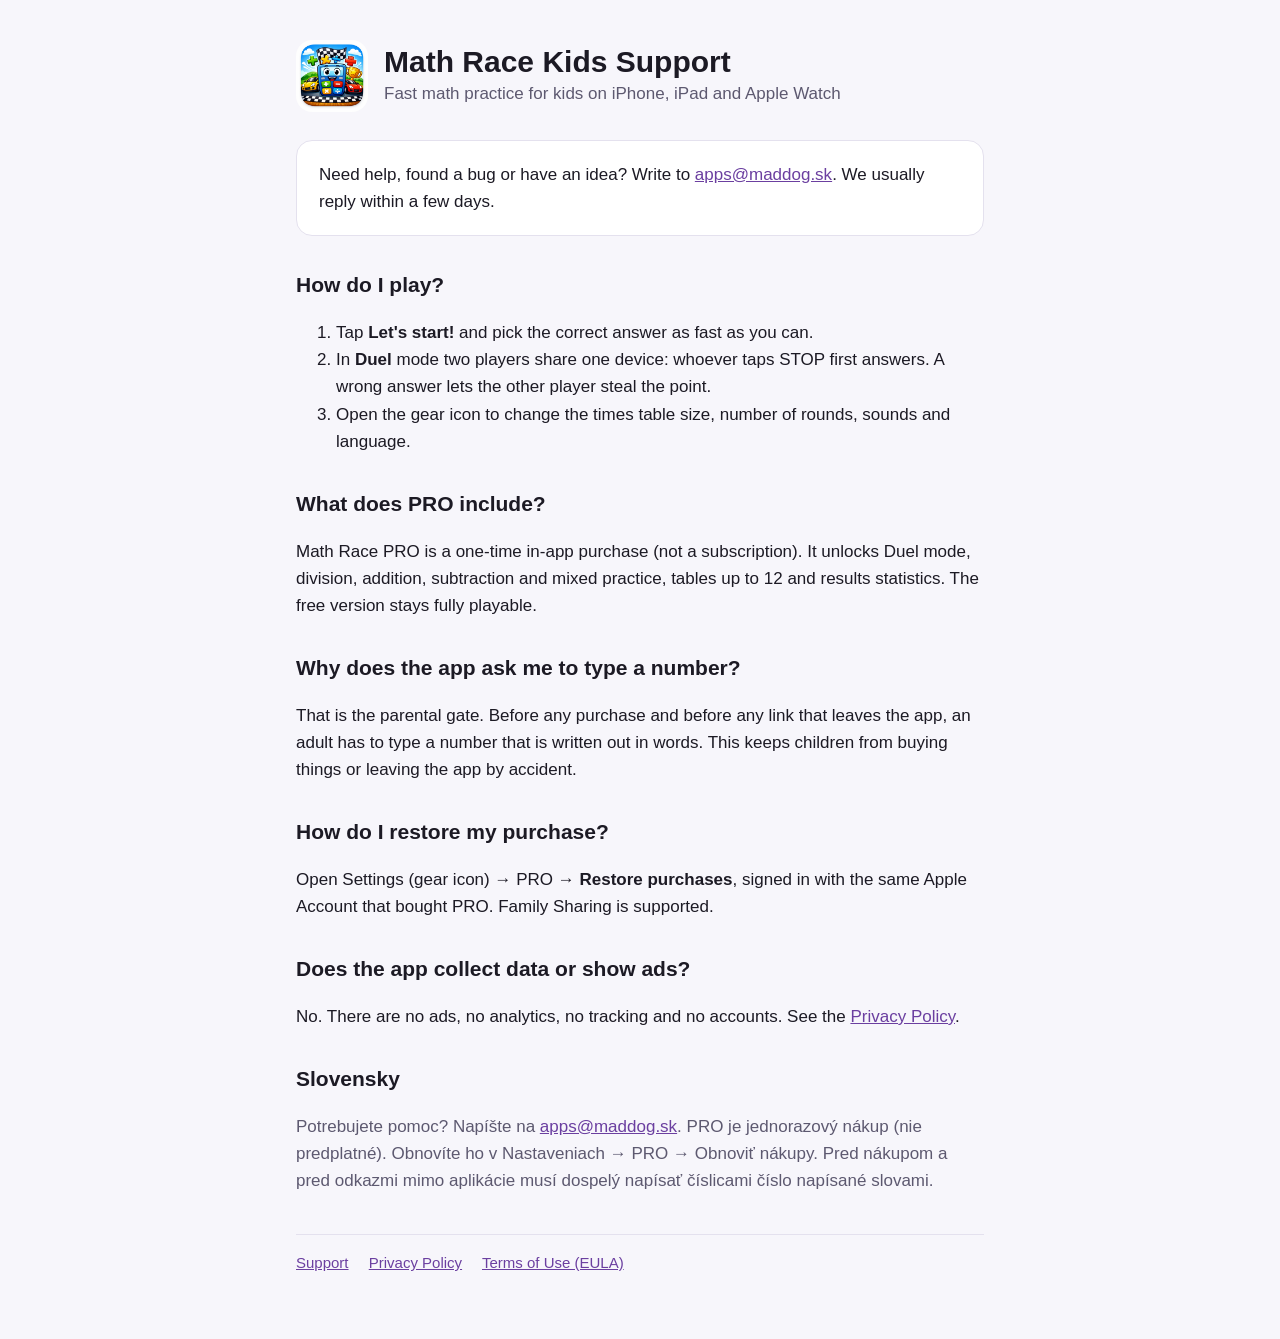
==== docs/index.html @ 9b863d4d "Fix App Store rejection of 1.0: parental gate, paywall info, support pages - Parental gate (number w" ====
<!doctype html>
<html lang="en">
<head>
  <meta charset="utf-8">
  <meta name="viewport" content="width=device-width, initial-scale=1">
  <title>Math Race Kids Support</title>
  <link rel="stylesheet" href="style.css">
</head>
<body>
<main>
  <header>
    <img src="icon.png" alt="Math Race Kids icon">
    <div>
      <h1>Math Race Kids Support</h1>
      <div class="muted">Fast math practice for kids on iPhone, iPad and Apple Watch</div>
    </div>
  </header>

  <div class="card">
    Need help, found a bug or have an idea? Write to <a href="mailto:apps@maddog.sk">apps@maddog.sk</a>.
    We usually reply within a few days.
  </div>

  <h2>How do I play?</h2>
  <ol>
    <li>Tap <strong>Let's start!</strong> and pick the correct answer as fast as you can.</li>
    <li>In <strong>Duel</strong> mode two players share one device: whoever taps STOP first answers.
      A wrong answer lets the other player steal the point.</li>
    <li>Open the gear icon to change the times table size, number of rounds, sounds and language.</li>
  </ol>

  <h2>What does PRO include?</h2>
  <p>
    Math Race PRO is a one-time in-app purchase (not a subscription). It unlocks Duel mode, division,
    addition, subtraction and mixed practice, tables up to 12 and results statistics.
    The free version stays fully playable.
  </p>

  <h2>Why does the app ask me to type a number?</h2>
  <p>
    That is the parental gate. Before any purchase and before any link that leaves the app, an adult
    has to type a number that is written out in words. This keeps children from buying things or
    leaving the app by accident.
  </p>

  <h2>How do I restore my purchase?</h2>
  <p>
    Open Settings (gear icon) → PRO → <strong>Restore purchases</strong>, signed in with the same Apple Account
    that bought PRO. Family Sharing is supported.
  </p>

  <h2>Does the app collect data or show ads?</h2>
  <p>No. There are no ads, no analytics, no tracking and no accounts. See the <a href="privacy.html">Privacy Policy</a>.</p>

  <h2>Slovensky</h2>
  <p class="muted">
    Potrebujete pomoc? Napíšte na <a href="mailto:apps@maddog.sk">apps@maddog.sk</a>.
    PRO je jednorazový nákup (nie predplatné). Obnovíte ho v Nastaveniach → PRO → Obnoviť nákupy.
    Pred nákupom a pred odkazmi mimo aplikácie musí dospelý napísať číslicami číslo napísané slovami.
  </p>

  <nav>
    <a href="index.html">Support</a>
    <a href="privacy.html">Privacy Policy</a>
    <a href="https://www.apple.com/legal/internet-services/itunes/dev/stdeula/">Terms of Use (EULA)</a>
  </nav>
</main>
</body>
</html>
---- docs/style.css ----
:root {
  --bg: #f7f6fb;
  --card: #ffffff;
  --text: #1c1a24;
  --muted: #5d5970;
  --accent: #6b3fa0;
  --line: #e4e1ee;
}
@media (prefers-color-scheme: dark) {
  :root {
    --bg: #121019;
    --card: #1c1926;
    --text: #efedf5;
    --muted: #a9a4bb;
    --accent: #c39cf0;
    --line: #2d2a3a;
  }
}
* { box-sizing: border-box; }
body {
  margin: 0;
  background: var(--bg);
  color: var(--text);
  font: 17px/1.6 -apple-system, BlinkMacSystemFont, "Segoe UI", Roboto, sans-serif;
}
main { max-width: 720px; margin: 0 auto; padding: 40px 16px 64px; }
header { display: flex; align-items: center; gap: 16px; margin-bottom: 28px; }
header img { width: 72px; height: 72px; border-radius: 16px; }
h1 { font-size: 30px; line-height: 1.2; margin: 0; }
h2 { font-size: 21px; margin: 32px 0 8px; }
p, li { color: var(--text); }
.muted { color: var(--muted); }
.card {
  background: var(--card);
  border: 1px solid var(--line);
  border-radius: 16px;
  padding: 20px 22px;
  margin: 18px 0;
}
a { color: var(--accent); }
nav { margin-top: 40px; padding-top: 16px; border-top: 1px solid var(--line); font-size: 15px; }
nav a { margin-right: 16px; }
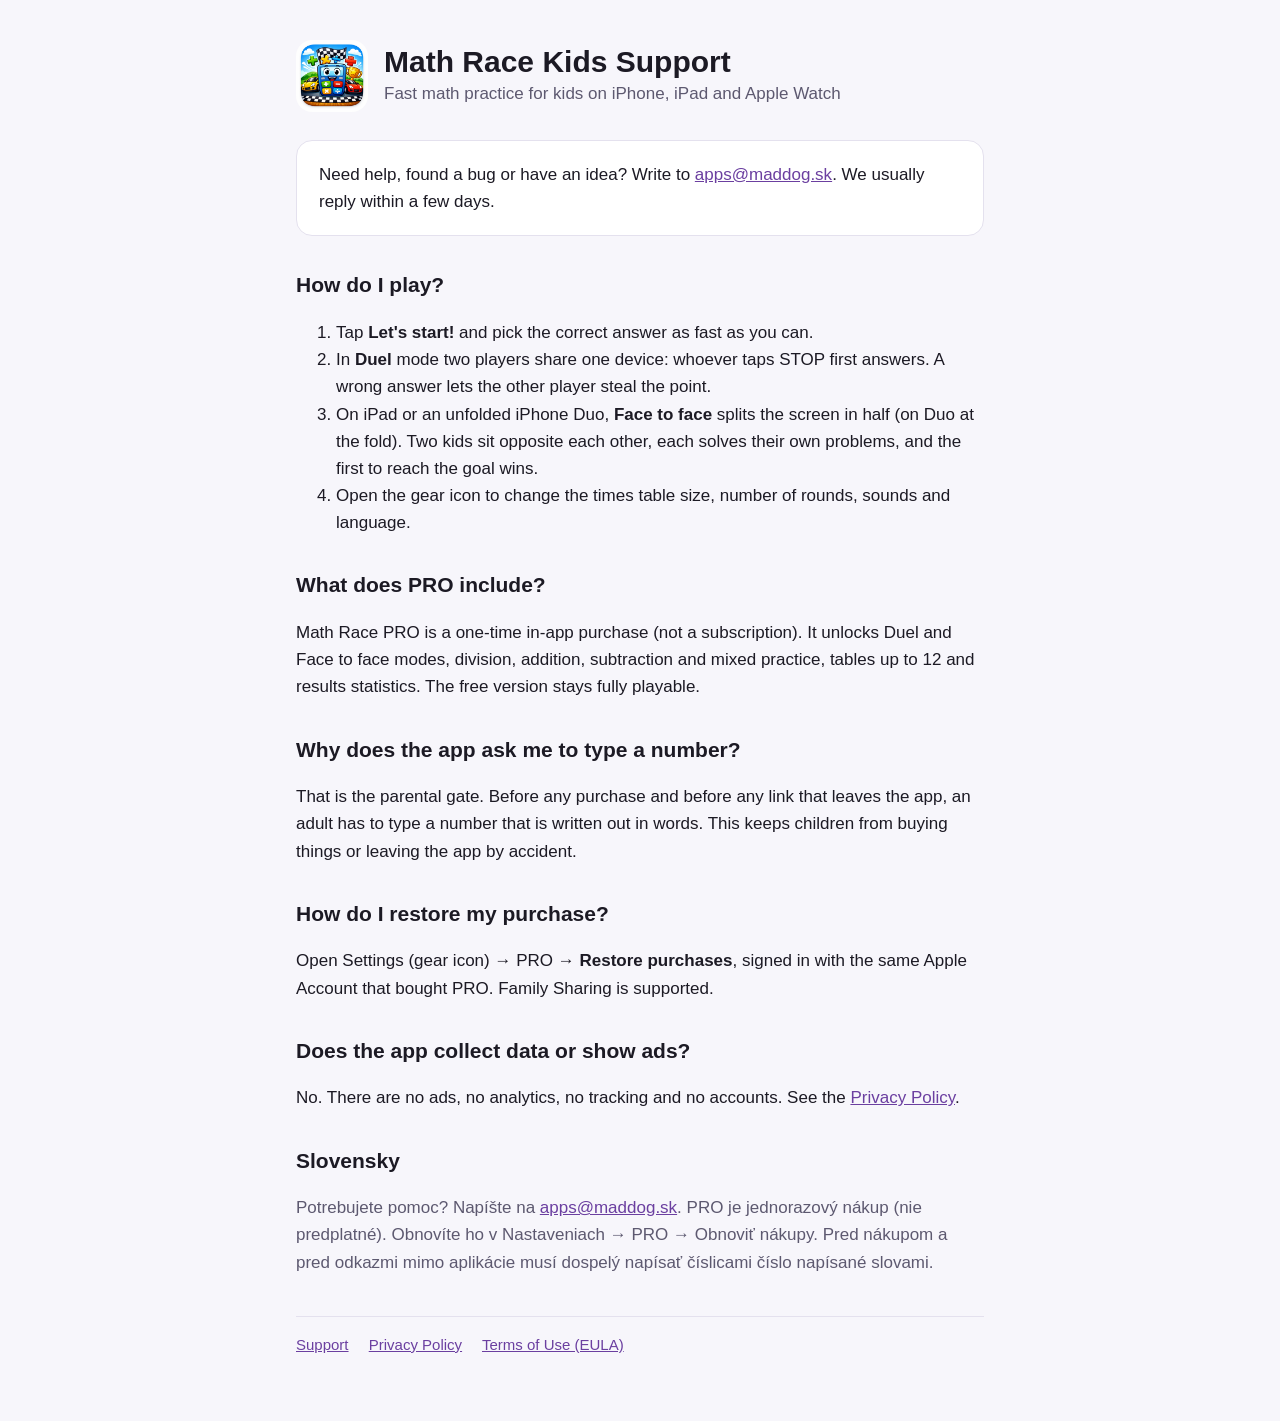
==== commit 8a25d254: "Add "Face to face" two-player split-screen mode (PRO) - iPad and unfolded iPhone Duo: screen splits " ====
--- a/docs/index.html
+++ b/docs/index.html
@@ -26,12 +26,14 @@
     <li>Tap <strong>Let's start!</strong> and pick the correct answer as fast as you can.</li>
     <li>In <strong>Duel</strong> mode two players share one device: whoever taps STOP first answers.
       A wrong answer lets the other player steal the point.</li>
+    <li>On iPad or an unfolded iPhone Duo, <strong>Face to face</strong> splits the screen in half (on Duo at the fold).
+      Two kids sit opposite each other, each solves their own problems, and the first to reach the goal wins.</li>
     <li>Open the gear icon to change the times table size, number of rounds, sounds and language.</li>
   </ol>
 
   <h2>What does PRO include?</h2>
   <p>
-    Math Race PRO is a one-time in-app purchase (not a subscription). It unlocks Duel mode, division,
+    Math Race PRO is a one-time in-app purchase (not a subscription). It unlocks Duel and Face to face modes, division,
     addition, subtraction and mixed practice, tables up to 12 and results statistics.
     The free version stays fully playable.
   </p>
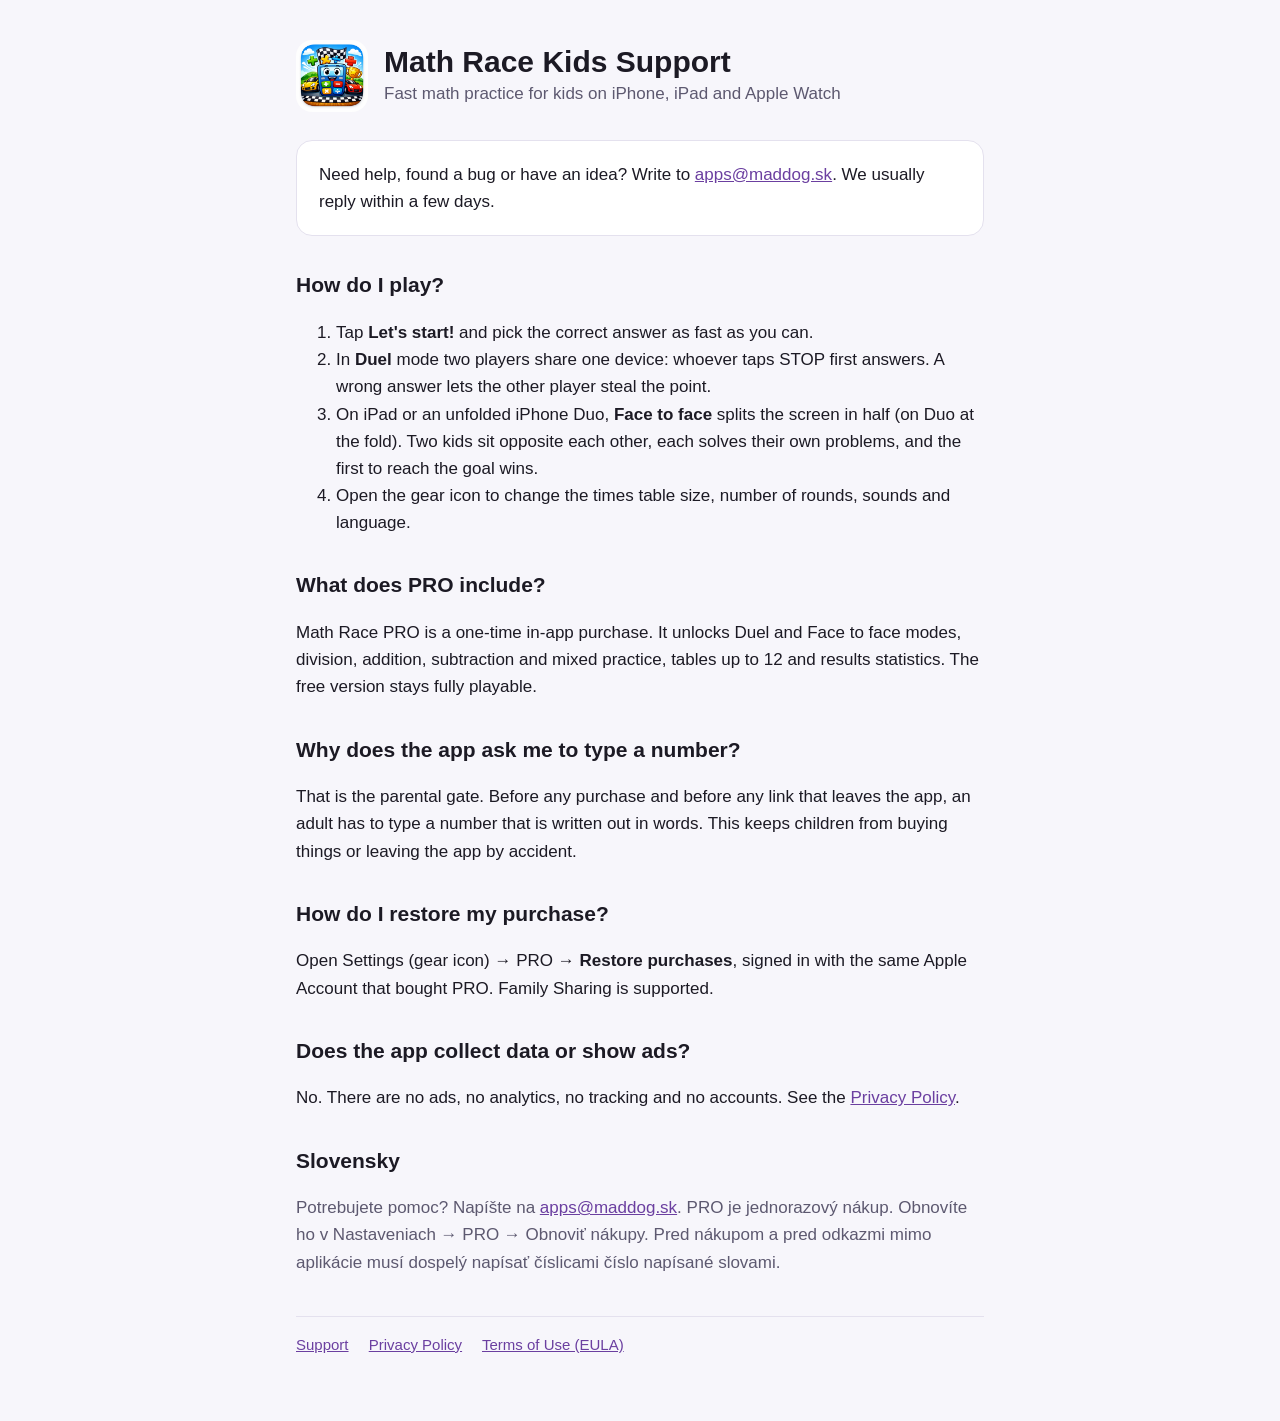
==== commit 6a9235a2: "Build 5: IAP review screenshot, drop "subscription" wording - Purchase screen says "One-time purchas" ====
--- a/docs/index.html
+++ b/docs/index.html
@@ -33,7 +33,7 @@
 
   <h2>What does PRO include?</h2>
   <p>
-    Math Race PRO is a one-time in-app purchase (not a subscription). It unlocks Duel and Face to face modes, division,
+    Math Race PRO is a one-time in-app purchase. It unlocks Duel and Face to face modes, division,
     addition, subtraction and mixed practice, tables up to 12 and results statistics.
     The free version stays fully playable.
   </p>
@@ -57,7 +57,7 @@
   <h2>Slovensky</h2>
   <p class="muted">
     Potrebujete pomoc? Napíšte na <a href="mailto:apps@maddog.sk">apps@maddog.sk</a>.
-    PRO je jednorazový nákup (nie predplatné). Obnovíte ho v Nastaveniach → PRO → Obnoviť nákupy.
+    PRO je jednorazový nákup. Obnovíte ho v Nastaveniach → PRO → Obnoviť nákupy.
     Pred nákupom a pred odkazmi mimo aplikácie musí dospelý napísať číslicami číslo napísané slovami.
   </p>
 
